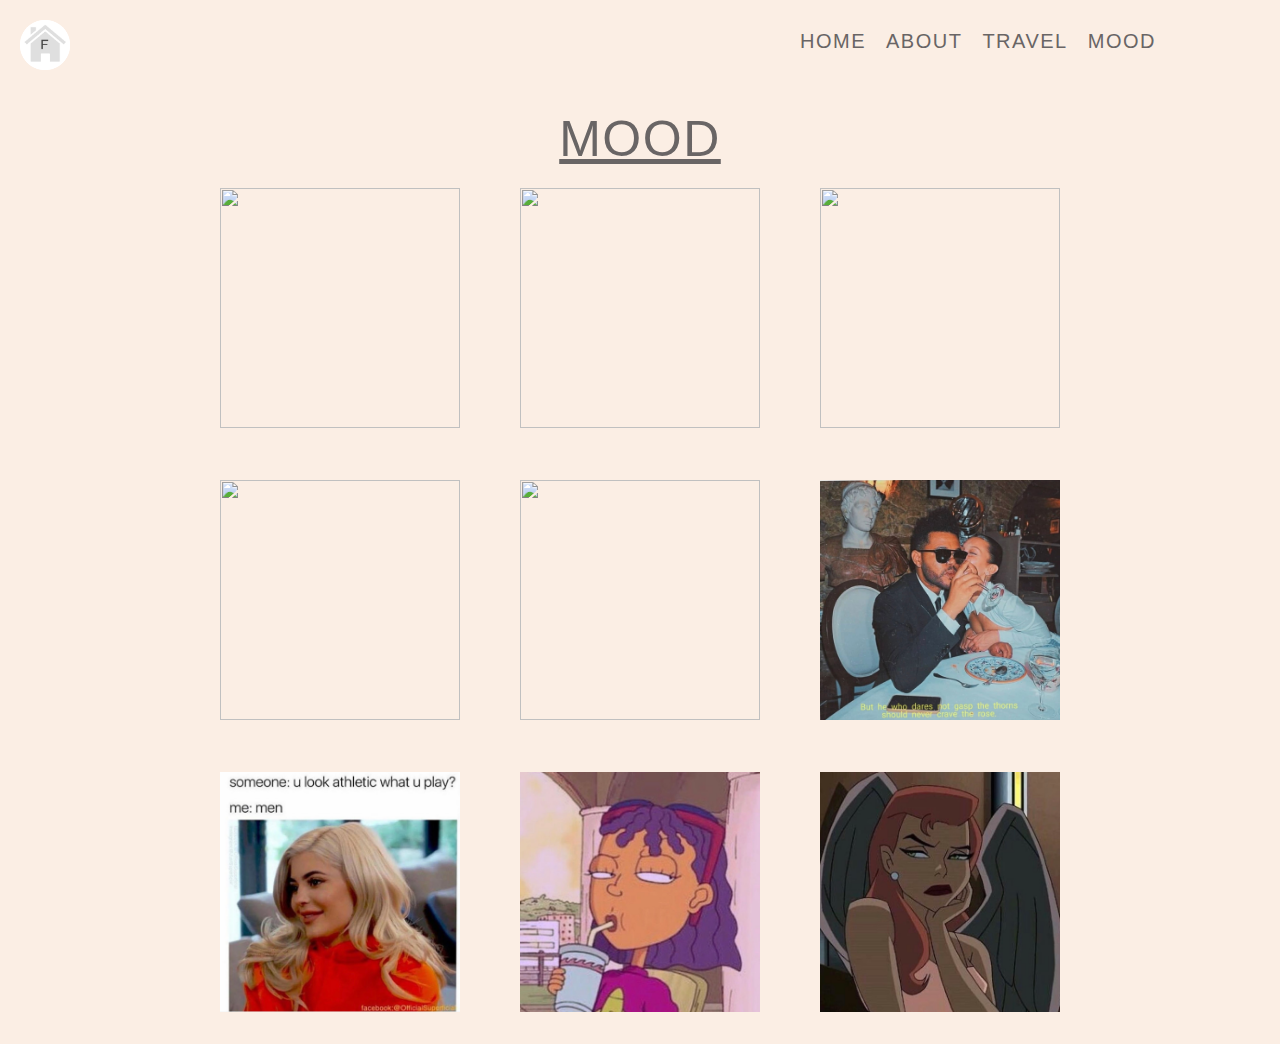
==== mood.html @ a053228f "Add files via upload" ====
<!DOCTYPE html>
<html>
<head>
  <title> Fatma Nur Aydin </title>
  <link type="text/css" rel="stylesheet" href="assets/css/mood_style.css">
  <script src="https://ajax.googleapis.com/ajax/libs/jquery/3.3.1/jquery.min.js"></script>
  </head>
    <body>
      <div class="heading">
        <a href="index.html" class="main-icon"> <img src="assets/img/home.png" style= "width:50px; height:50px"/> </a>
      <div class="navbar1">
        <a  style="text-decoration:none;" href="index.html" class="navbaritem"> HOME </a>
        <a  style="text-decoration:none;" href="about.html" class="navbaritem"> ABOUT </a>
        <a  style="text-decoration:none;" href="travel.html" class="navbaritem"> TRAVEL </a>
        <a style="text-decoration:none;" href="mood.html" class="navbaritem"> MOOD </a>
      </div>
    </div>
        <div class="title"> MOOD </div>
        <div class="all">
          <div id="pictures">
            <div class="row">
            <div class="item" id="0"> <img src="assets/img/humour1.jpg" style= "width:240px; height:240px"/></div>
            <div class="item" id="1"> <img src="assets/img/humour2.jpg" style= "width:240px; height:240px"/></div>
            <div class="item" id="2"> <img src="assets/img/humour3.jpg" style= "width:240px; height:240px"/></div>
          </div>
          <div class="row">
            <div class="item" id="3"> <img src="assets/img/humour4.jpg" style= "width:240px; height:240px"/></div>
            <div class="item" id="4"> <img src="assets/img/humour5.jpg" style= "width:240px; height:240px"/></div>
            <div class="item" id="5"> <img src="assets/img/humour6.jpg" style= "width:240px; height:240px"/></div>
          </div>
          <div class="row">
            <div class="item" id="6"> <img src="assets/img/humour7.jpg" style= "width:240px; height:240px"/></div>
            <div class="item" id="7"> <img src="assets/img/humour8.jpg" style= "width:240px; height:240px"/></div>
            <div class="item" id="8"> <img src="assets/img/humour9.jpg" style= "width:240px; height:240px"/></div>
          </div>
        </div>
      </div>
      <div id="lightbox">
    		<div id="overlay"></div>
    		<div id="close">X</div>
    		<div id="left"> &lt; </div>
    		<!-- YOUR CAROUSEL HTML CODE HERE -->
    		<div id="carousel-container">
    			<div id="carousel-strip">
    				<div class="carousel-section">
    					<img src="assets/img/humour1.jpg">
    				</div>
    				<div class="carousel-section">
    					<img src="assets/img/humour2.jpg">
    				</div>
    				<div class="carousel-section">
    					<img src="assets/img/humour3.jpg">
    				</div>
    				<div class="carousel-section">
    					<img src="assets/img/humour4.jpg">
    				</div>
    				<div class="carousel-section">
    					<img src="assets/img/humour5.jpg">
    				</div>
    				<div class="carousel-section">
    					<img src="assets/img/humour6.jpg">
    				</div>
    				<div class="carousel-section">
    					<img src="assets/img/humour7.jpg">
    				</div>
    				<div class="carousel-section">
    					<img src="assets/img/humour8.jpg">
    				</div>
    				<div class="carousel-section">
    					<img src="assets/img/humour9.jpg">
    				</div>
    			</div>
    		</div>
    		<div id="right"> &gt; </div>
    	</div>
    	</body>
    	<script src="assets/js/mood_script.js"></script>
    </html>
---- assets/css/mood_style.css ----
html, body {
  margin:0;
}

body {
  display: flex;
  flex-direction: column;
  justify-content: space-around;
  background-color: #FBEEE4;
  font-family:'Montserrat', sans-serif;
  font-size: 50px;
  color:#696565;
}
.heading {
  display: flex;
  flex-direction: row;
  }
  .heading {
    display: flex;
    flex-direction: row;
    }
  .navbar1 {
    display: flex;
    flex-direction: row;
    position: relative;
    font-size: 20px;
    height: 25px;
    margin-top: 30px;
    width: 500px;
    margin-right: 0px;
    margin-left: 780px;
    color:#696565;
    }

  .navbaritem{
    padding-left: 20px;
    font-family: 'Montserrat', sans-serif;
    font-size: 20px;
    font-weight: lighter;
    letter-spacing: 1.5px;
    color:#696565;
  }

.navbaritem:hover{
    text-decoration: underline;
    font-size: 22px;
    cursor: pointer;
    color:#696565;
  }
.main-icon {
  display: flex;
  align-items: center;
  justify-content: center;
  position: fixed;
  width: 50px;
  height: 50px;
  background: white;
  border-radius: 75px;
  font-family: 'Montserrat', sans-serif;
  font-size: 20px;
  font-weight: bold;
  letter-spacing: 2px;
  transition: 1s box-shadow;
  margin-left: 20px;
  margin-top: 20px;
  cursor: pointer;

}

.main-icon:hover {
  box-shadow: 0 5px 35px 0px rgba(0,0,0,.1);
}

.main-icon:hover:before, .main-icon:hover:after {
  display: block;
  content: '';
  position: absolute;
  width: 50px;
  height: 50px;
  background: #FDA8CF;
  border-radius: 75px;
  z-index: -1;
  animation: 1s clockwise infinite;
}

.main-icon:hover:after {
  background: #F3CE5E;
  animation: 2s counterclockwise infinite;
}

@keyframes clockwise {
  0% {
    top: -5px;
    left: 0;
  }
  12% {
    top: -2px;
    left: 2px;
  }
  25% {
    top: 0;
    left: 5px;
  }
  37% {
    top: 2px;
    left: 2px;
  }
  50% {
    top: 5px;
    left: 0;
  }
  62% {
    top: 2px;
    left: -2px;
  }
  75% {
    top: 0;
    left: -5px;
  }
  87% {
    top: -2px;
    left: -2px;
  }
  100% {
    top: -5px;
    left: 0;
  }
}

@keyframes counterclockwise {
  0% {
    top: -5px;
    right: 0;
  }
  12% {
    top: -2px;
    right: 2px;
  }
  25% {
    top: 0;
    right: 5px;
  }
  37% {
    top: 2px;
    right: 2px;
  }
  50% {
    top: 5px;
    right: 0;
  }
  62% {
    top: 2px;
    right: -2px;
  }
  75% {
    top: 0;
    right: -5px;
  }
  87% {
    top: -2px;
    right: -2px;
  }
  100% {
    top: -5px;
    right: 0;
  }
}
}

.all {
  display: flex;
  flex-direction: row;
  justify-content: center;
  margin-top: 10px;
}

.title{
  display: flex;
  flex-direction: row;
  justify-content: center;
  width: 100%;
  margin-top: 55px;
  text-decoration: underline;
  letter-spacing: 1.5px;
  }

#pictures {
  display: flex;
  flex-direction: column;
  justify-content: center;
  align-items: center;
  }

.row {
    display: flex;
    flex-direction: row;
    align-items: center;
    margin: 10px;
  }

  .item {
  margin-left: 30px;
  margin-top: 10px;
  margin-right: 30px;
  margin-bottom: 10px;
  cursor:pointer;
}

.item:hover {
  opacity: 0.5;
}

  #carousel-container {
  	position: absolute;
  	top: 50%;
  	left: 50%;
  	z-index: 3;
  	transform: translate(-50%, -50%);
  	background-color: grey;
  	/* YOUR CODE HERE */
  	height: 450px;
  	width: 450px;
  	overflow: hidden;

  }

  #carousel-strip {
  	transition: 0.4s;
  	/* YOUR CODE HERE */
  	position: absolute;
  	left: 0;
  	display: flex;
  }

  .carousel-section {
  	/* YOUR CODE HERE */
  	position: relative;
  	height: 450px;
  	width: 450px;
  }

  .carousel-section img {
  	/* YOUR CODE HERE */
  	width: 450px;
  }

  /* Don't touch the code below !! */
  #left, #right {
  	position: absolute;
  	top: 50%;
  	transform: translateY(-50%);
  	cursor: pointer;
  	z-index: 3;
  	padding: 20px;
  	font-size: 48px;
  	color: white;
  }

  #left {
  	left: calc(50% - 50vh);
  }

  #right {
  	right: calc(50% - 50vh);
  }

  #close {
  	color: white;
  	font: 36px/100% arial, sans-serif;
    	position: absolute;
  	right: 20px;
  	text-decoration: none;
  	text-shadow: 0 1px 0 #fff;
  	top: 20px;
  	z-index: 3;
    cursor: pointer;
  }

  #overlay {
  	background: rgba(0, 0, 0, 0.6);
  	position: absolute;
  	height: 100vh;
  	width: 100vw;
  	z-index: 2;
  	top: 0px;
  	left: 0px;
  }
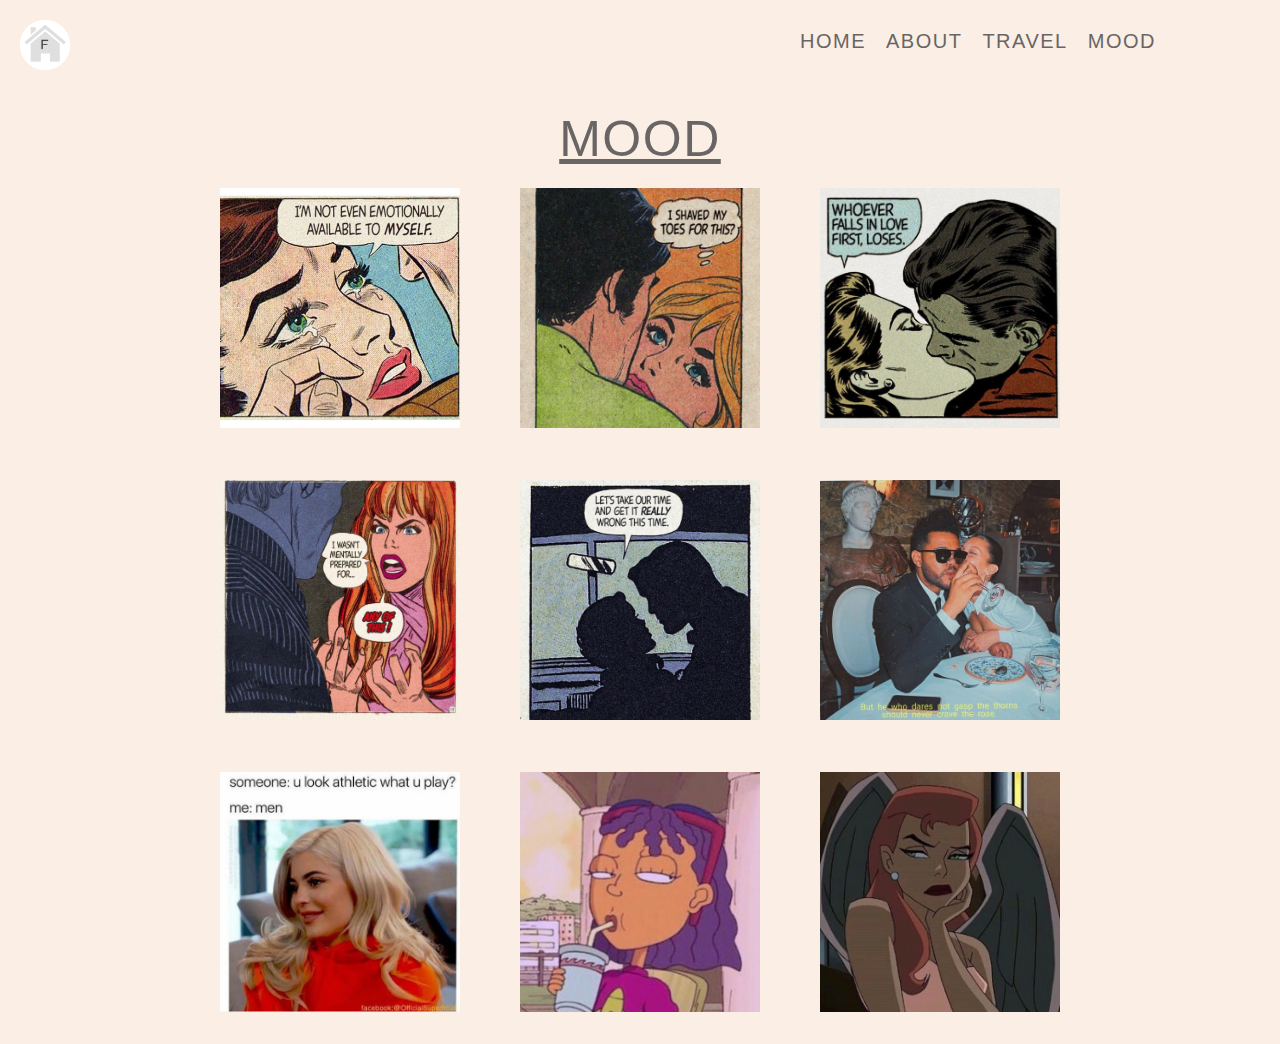
==== commit 7769b5fd: "Update mood.html" ====
--- a/mood.html
+++ b/mood.html
@@ -19,13 +19,13 @@
         <div class="all">
           <div id="pictures">
             <div class="row">
-            <div class="item" id="0"> <img src="assets/img/humour1.jpg" style= "width:240px; height:240px"/></div>
-            <div class="item" id="1"> <img src="assets/img/humour2.jpg" style= "width:240px; height:240px"/></div>
-            <div class="item" id="2"> <img src="assets/img/humour3.jpg" style= "width:240px; height:240px"/></div>
+            <div class="item" id="0"> <img src="assets/img/humour1.JPG" style= "width:240px; height:240px"/></div>
+            <div class="item" id="1"> <img src="assets/img/humour2.JPG" style= "width:240px; height:240px"/></div>
+            <div class="item" id="2"> <img src="assets/img/humour3.JPG" style= "width:240px; height:240px"/></div>
           </div>
           <div class="row">
-            <div class="item" id="3"> <img src="assets/img/humour4.jpg" style= "width:240px; height:240px"/></div>
-            <div class="item" id="4"> <img src="assets/img/humour5.jpg" style= "width:240px; height:240px"/></div>
+            <div class="item" id="3"> <img src="assets/img/humour4.JPG" style= "width:240px; height:240px"/></div>
+            <div class="item" id="4"> <img src="assets/img/humour5.JPG" style= "width:240px; height:240px"/></div>
             <div class="item" id="5"> <img src="assets/img/humour6.jpg" style= "width:240px; height:240px"/></div>
           </div>
           <div class="row">
@@ -43,19 +43,19 @@
     		<div id="carousel-container">
     			<div id="carousel-strip">
     				<div class="carousel-section">
-    					<img src="assets/img/humour1.jpg">
+    					<img src="assets/img/humour1.JPG">
     				</div>
     				<div class="carousel-section">
-    					<img src="assets/img/humour2.jpg">
+    					<img src="assets/img/humour2.JPG">
     				</div>
     				<div class="carousel-section">
-    					<img src="assets/img/humour3.jpg">
+    					<img src="assets/img/humour3.JPG">
     				</div>
     				<div class="carousel-section">
-    					<img src="assets/img/humour4.jpg">
+    					<img src="assets/img/humour4.JPG">
     				</div>
     				<div class="carousel-section">
-    					<img src="assets/img/humour5.jpg">
+    					<img src="assets/img/humour5.JPG">
     				</div>
     				<div class="carousel-section">
     					<img src="assets/img/humour6.jpg">
